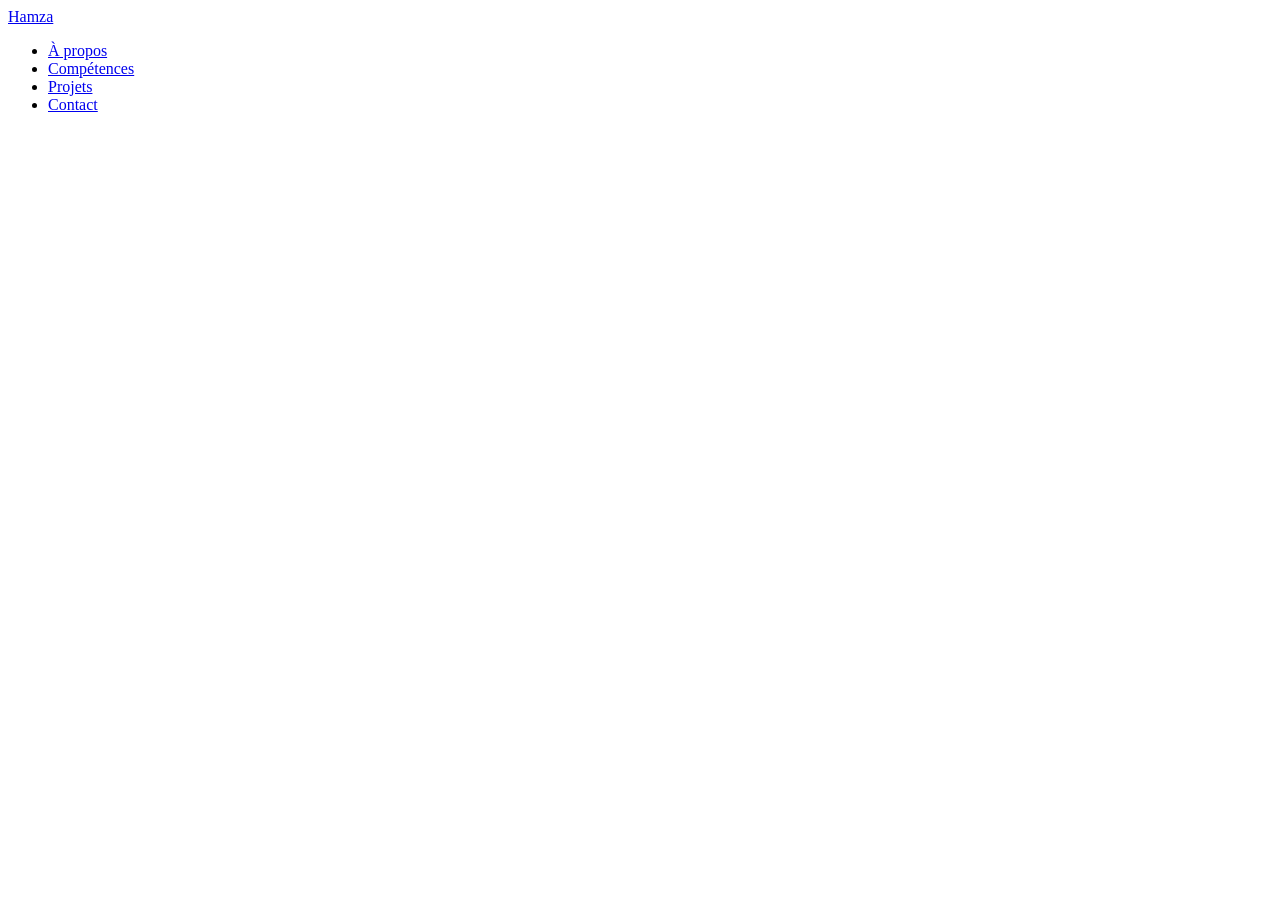
==== index.html @ 33511d3a "Ajout du squelette HTML" ====
<!DOCTYPE html>
<html lang="fr">
<head>
  <meta charset="UTF-8">
  <meta name="viewport" content="width=device-width, initial-scale=1.0">
  <meta name="description" content="Portfolio de Hamza, développeur web">
  <title>Hamza | Développeur web</title>
  <link rel="stylesheet" href="css/style.css">
</head>
<body>

  <header>
    <nav>
      <a href="#accueil" class="logo">Hamza</a>
      <ul>
        <li><a href="#apropos">À propos</a></li>
        <li><a href="#competences">Compétences</a></li>
        <li><a href="#projets">Projets</a></li>
        <li><a href="#contact">Contact</a></li>
      </ul>
    </nav>
  </header>

  <main>
    <section id="accueil"></section>
    <section id="apropos"></section>
    <section id="competences"></section>
    <section id="projets"></section>
    <section id="contact"></section>
  </main>

  <footer></footer>

  <script src="js/main.js"></script>
</body>
</html>
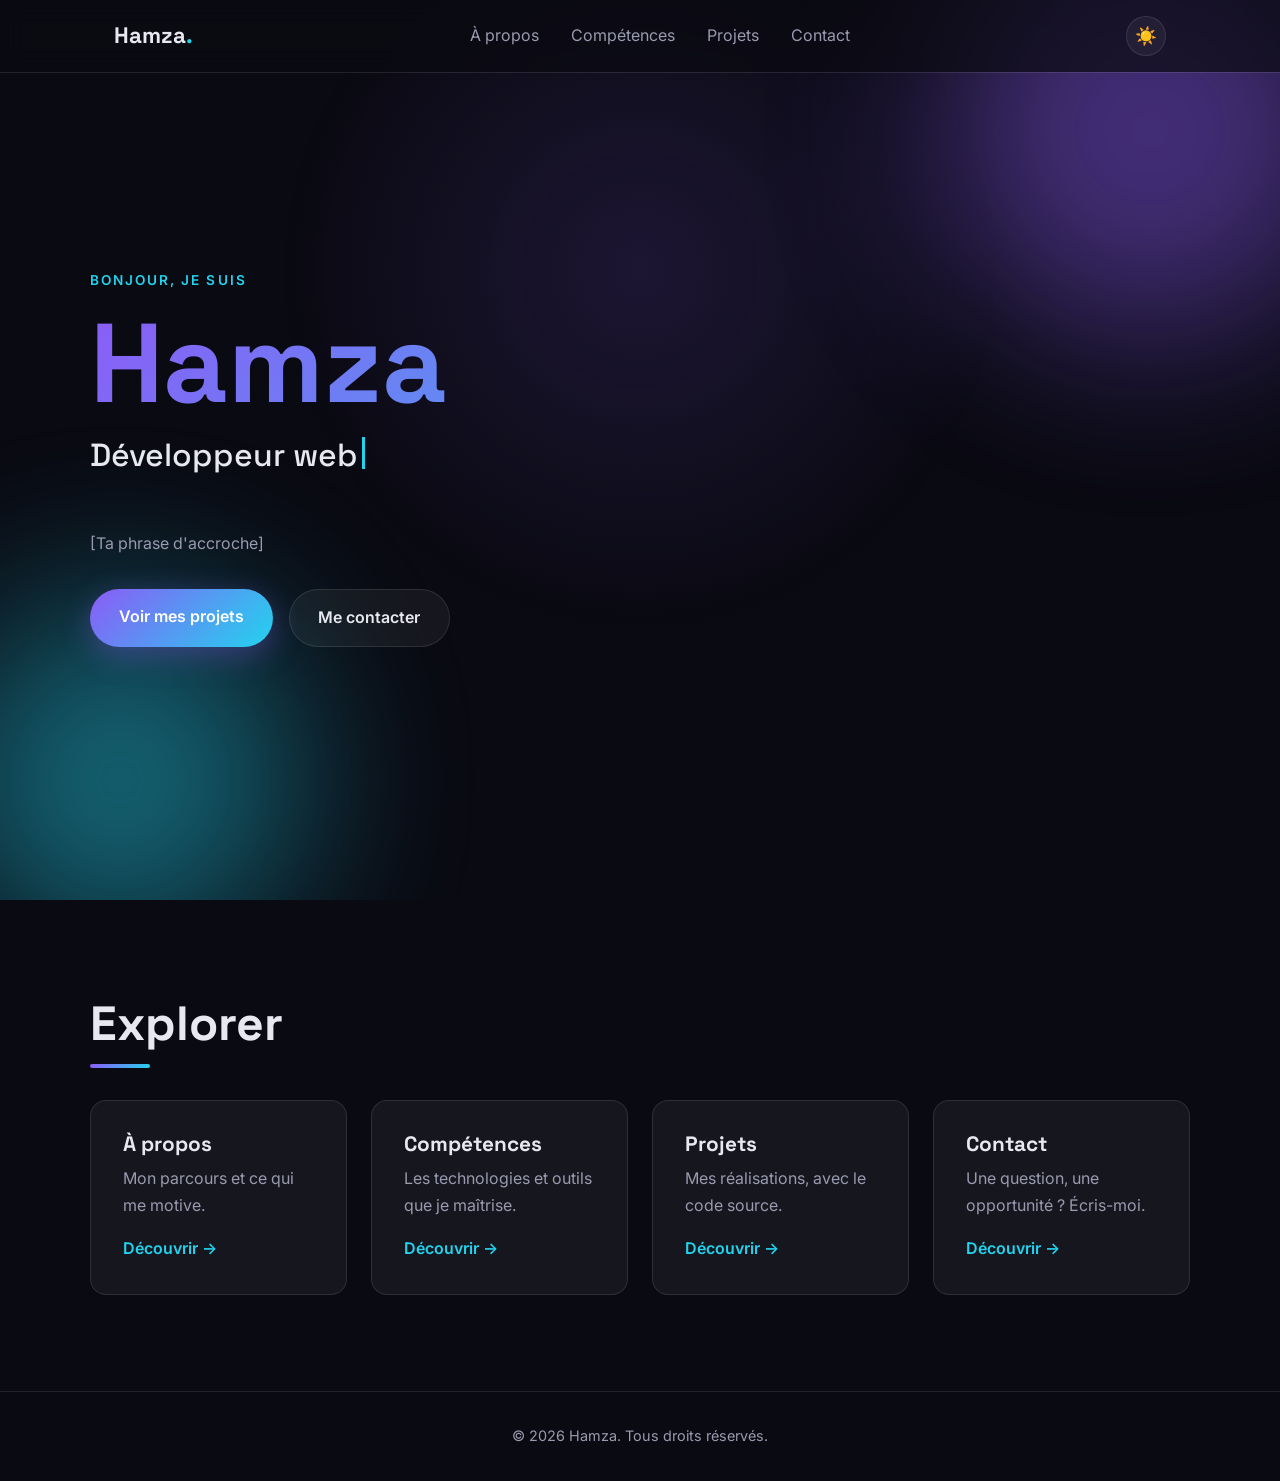
==== commit 90bf2d50: "Passage en site multi-pages" ====
--- a/index.html
+++ b/index.html
@@ -3,33 +3,76 @@
 <head>
   <meta charset="UTF-8">
   <meta name="viewport" content="width=device-width, initial-scale=1.0">
-  <meta name="description" content="Portfolio de Hamza, développeur web">
-  <title>Hamza | Développeur web</title>
+  <meta name="description" content="DESCRIPTION DE LA PAGE">
+  <title>TITRE DE LA PAGE | Hamza</title>
+  <link rel="preconnect" href="https://fonts.googleapis.com">
+  <link rel="preconnect" href="https://fonts.gstatic.com" crossorigin>
+  <link href="https://fonts.googleapis.com/css2?family=Inter:wght@400;500;600&family=Space+Grotesk:wght@500;700&display=swap" rel="stylesheet">
   <link rel="stylesheet" href="css/style.css">
 </head>
 <body>
+  <div id="progress"></div>
 
   <header>
     <nav>
-      <a href="#accueil" class="logo">Hamza</a>
-      <ul>
-        <li><a href="#apropos">À propos</a></li>
-        <li><a href="#competences">Compétences</a></li>
-        <li><a href="#projets">Projets</a></li>
-        <li><a href="#contact">Contact</a></li>
+      <a href="index.html" class="logo">Hamza<span>.</span></a>
+      <ul id="menu">
+        <li><a href="apropos.html">À propos</a></li>
+        <li><a href="competences.html">Compétences</a></li>
+        <li><a href="projets.html">Projets</a></li>
+        <li><a href="contact.html">Contact</a></li>
       </ul>
+      <div class="nav-actions">
+        <button id="theme-toggle" aria-label="Changer de thème"></button>
+        <button id="burger" aria-label="Ouvrir le menu" aria-expanded="false">
+          <span></span><span></span><span></span>
+        </button>
+      </div>
     </nav>
   </header>
 
   <main>
-    <section id="accueil"></section>
-    <section id="apropos"></section>
-    <section id="competences"></section>
-    <section id="projets"></section>
-    <section id="contact"></section>
+    <section id="accueil">
+      <p class="eyebrow">Bonjour, je suis</p>
+      <h1>Hamza</h1>
+      <h2><span id="typing"></span><span class="caret"></span></h2>
+      <p>[Ta phrase d'accroche]</p>
+      <div class="hero-buttons">
+        <a href="projets.html" class="btn btn-primary">Voir mes projets</a>
+        <a href="contact.html" class="btn btn-ghost">Me contacter</a>
+      </div>
+    </section>
+  
+    <section id="explorer">
+      <h2>Explorer</h2>
+      <div class="explore">
+        <a href="apropos.html" class="card-link">
+          <h3>À propos</h3>
+          <p>Mon parcours et ce qui me motive.</p>
+          <span>Découvrir →</span>
+        </a>
+        <a href="competences.html" class="card-link">
+          <h3>Compétences</h3>
+          <p>Les technologies et outils que je maîtrise.</p>
+          <span>Découvrir →</span>
+        </a>
+        <a href="projets.html" class="card-link">
+          <h3>Projets</h3>
+          <p>Mes réalisations, avec le code source.</p>
+          <span>Découvrir →</span>
+        </a>
+        <a href="contact.html" class="card-link">
+          <h3>Contact</h3>
+          <p>Une question, une opportunité ? Écris-moi.</p>
+          <span>Découvrir →</span>
+        </a>
+      </div>
+    </section>
   </main>
 
-  <footer></footer>
+  <footer>
+    <p>&copy; 2026 Hamza. Tous droits réservés.</p>
+  </footer>
 
   <script src="js/main.js"></script>
 </body>
--- a/css/style.css
+++ b/css/style.css
@@ -0,0 +1,516 @@
+/* ===== 1. Variables (couleurs, polices) ===== */
+:root {
+    --bg: #0a0a12;
+    --bg-soft: #11111c;
+    --card: rgba(255, 255, 255, 0.05);
+    --border: rgba(255, 255, 255, 0.1);
+    --text: #e8e8f0;
+    --muted: #9a9ab0;
+    --accent: #8b5cf6;
+    --accent-2: #22d3ee;
+    --gradient: linear-gradient(135deg, var(--accent), var(--accent-2));
+    --radius: 16px;
+    --font-title: 'Space Grotesk', system-ui, sans-serif;
+    --font-body: 'Inter', system-ui, sans-serif;
+  }
+  
+  [data-theme="light"] {
+    --bg: #f6f7fb;
+    --bg-soft: #ffffff;
+    --card: rgba(255, 255, 255, 0.7);
+    --border: rgba(20, 20, 40, 0.1);
+    --text: #15151f;
+    --muted: #5b5b70;
+    --accent: #6d28d9;
+    --accent-2: #0891b2;
+  }
+  
+  /* ===== 2. Base ===== */
+  *, *::before, *::after {
+    box-sizing: border-box;
+    margin: 0;
+    padding: 0;
+  }
+  
+  html {
+    scroll-behavior: smooth;
+    scroll-padding-top: 80px;
+  }
+  
+  body {
+    font-family: var(--font-body);
+    background: var(--bg);
+    color: var(--text);
+    line-height: 1.7;
+    transition: background 0.4s, color 0.4s;
+    display: flex;
+    flex-direction: column;
+    min-height: 100svh;
+    animation: pageIn 0.5s ease;
+  }
+  main { flex: 1; }
+
+@keyframes pageIn {
+  from { opacity: 0; }
+  to { opacity: 1; }
+}
+  
+  /* Lueur qui suit la souris */
+  body::before {
+    content: "";
+    position: fixed;
+    inset: 0;
+    z-index: -1;
+    pointer-events: none;
+    background: radial-gradient(600px circle at var(--mx, 50%) var(--my, 30%),
+                rgba(139, 92, 246, 0.15), transparent 60%);
+  }
+  
+  a { color: inherit; text-decoration: none; }
+  ul { list-style: none; }
+  h1, h2, h3 { font-family: var(--font-title); line-height: 1.15; }
+  
+  /* Barre de progression */
+  #progress {
+    position: fixed;
+    top: 0;
+    left: 0;
+    height: 3px;
+    width: 0;
+    background: var(--gradient);
+    z-index: 200;
+  }
+  
+  /* ===== 3. Navigation ===== */
+  header {
+    position: fixed;
+    top: 0;
+    left: 0;
+    right: 0;
+    z-index: 100;
+    border-bottom: 1px solid var(--border);
+  }
+  
+  /* Le flou est sur un pseudo-élément pour ne pas casser le menu mobile */
+  header::before {
+    content: "";
+    position: absolute;
+    inset: 0;
+    z-index: -1;
+    background: color-mix(in srgb, var(--bg) 70%, transparent);
+    backdrop-filter: blur(14px);
+    -webkit-backdrop-filter: blur(14px);
+  }
+  
+  nav {
+    max-width: 1100px;
+    margin: 0 auto;
+    padding: 1rem 1.5rem;
+    display: flex;
+    align-items: center;
+    justify-content: space-between;
+  }
+  
+  .logo {
+    font-family: var(--font-title);
+    font-weight: 700;
+    font-size: 1.4rem;
+  }
+  .logo span { color: var(--accent-2); }
+  
+  /* Menu mobile : panneau qui glisse depuis la droite */
+  nav ul {
+    position: fixed;
+    top: 0;
+    right: -100%;
+    height: 100vh;
+    width: min(75%, 320px);
+    background: var(--bg-soft);
+    border-left: 1px solid var(--border);
+    display: flex;
+    flex-direction: column;
+    justify-content: center;
+    align-items: center;
+    gap: 2rem;
+    font-size: 1.2rem;
+    transition: right 0.4s ease;
+  }
+  nav ul.open { right: 0; }
+  
+  nav ul a {
+    position: relative;
+    color: var(--muted);
+    transition: color 0.3s;
+  }
+  nav ul a:hover { color: var(--text); }
+  nav ul a::after {
+    content: "";
+    position: absolute;
+    left: 0;
+    bottom: -4px;
+    height: 2px;
+    width: 0;
+    background: var(--gradient);
+    transition: width 0.3s;
+  }
+  nav ul a:hover::after { width: 100%; }
+  
+  .nav-actions {
+    display: flex;
+    align-items: center;
+    gap: 0.8rem;
+    position: relative;
+    z-index: 2;
+  }
+  
+  #theme-toggle {
+    width: 40px;
+    height: 40px;
+    border-radius: 50%;
+    border: 1px solid var(--border);
+    background: var(--card);
+    cursor: pointer;
+    font-size: 1.1rem;
+    transition: transform 0.3s;
+  }
+  #theme-toggle:hover { transform: rotate(20deg) scale(1.1); }
+  
+  #burger {
+    width: 40px;
+    height: 40px;
+    border: 0;
+    background: none;
+    cursor: pointer;
+    display: flex;
+    flex-direction: column;
+    justify-content: center;
+    align-items: center;
+    gap: 6px;
+  }
+  #burger span {
+    display: block;
+    width: 24px;
+    height: 2px;
+    background: var(--text);
+    transition: transform 0.3s, opacity 0.3s;
+  }
+  #burger.open span:nth-child(1) { transform: translateY(8px) rotate(45deg); }
+  #burger.open span:nth-child(2) { opacity: 0; }
+  #burger.open span:nth-child(3) { transform: translateY(-8px) rotate(-45deg); }
+  
+  /* ===== 4. Sections ===== */
+  section {
+    padding: 6rem max(1.5rem, calc((100% - 1100px) / 2));
+  }
+  
+  main section > h2,
+  .page-title {
+    font-size: clamp(2rem, 5vw, 3rem);
+    margin-bottom: 2rem;
+  }
+  main section > h2::after,
+  .page-title::after {
+    content: "";
+    display: block;
+    width: 60px;
+    height: 4px;
+    border-radius: 4px;
+    background: var(--gradient);
+    margin-top: 0.8rem;
+  }
+  
+  /* ===== 5. Accueil (hero) ===== */
+  #accueil {
+    min-height: 100svh;
+    padding-top: 7rem;
+    display: flex;
+    flex-direction: column;
+    justify-content: center;
+    position: relative;
+    overflow: hidden;
+    isolation: isolate;
+  }
+  
+  /* Deux grosses taches de couleur qui flottent */
+  #accueil::before,
+  #accueil::after {
+    content: "";
+    position: absolute;
+    border-radius: 50%;
+    filter: blur(90px);
+    opacity: 0.45;
+    z-index: -1;
+    animation: float 12s ease-in-out infinite;
+  }
+  #accueil::before {
+    width: 420px;
+    height: 420px;
+    background: var(--accent);
+    top: -80px;
+    right: -80px;
+  }
+  #accueil::after {
+    width: 360px;
+    height: 360px;
+    background: var(--accent-2);
+    bottom: -60px;
+    left: -60px;
+    animation-delay: -6s;
+  }
+  
+  @keyframes float {
+    0%, 100% { transform: translate(0, 0) scale(1); }
+    50% { transform: translate(40px, -30px) scale(1.15); }
+  }
+  
+  .eyebrow {
+    color: var(--accent-2);
+    font-weight: 600;
+    letter-spacing: 0.15em;
+    text-transform: uppercase;
+    font-size: 0.85rem;
+  }
+  
+  #accueil h1 {
+    font-size: clamp(3rem, 12vw, 7rem);
+    background: var(--gradient);
+    -webkit-background-clip: text;
+    background-clip: text;
+    color: transparent;
+    margin: 0.5rem 0;
+  }
+  
+  #accueil h2 {
+    font-size: clamp(1.3rem, 4vw, 2rem);
+    font-weight: 500;
+    min-height: 1.3em;
+  }
+  #accueil h2::after { display: none; }
+  
+  #accueil p:not(.eyebrow) {
+    max-width: 560px;
+    color: var(--muted);
+    margin: 1.2rem 0 2rem;
+  }
+  
+  .caret {
+    display: inline-block;
+    width: 3px;
+    height: 1em;
+    background: var(--accent-2);
+    margin-left: 4px;
+    vertical-align: -0.1em;
+    animation: blink 1s steps(1) infinite;
+  }
+  @keyframes blink { 50% { opacity: 0; } }
+  
+  .hero-buttons {
+    display: flex;
+    flex-wrap: wrap;
+    gap: 1rem;
+  }
+  
+  /* ===== 6. Boutons ===== */
+  .btn {
+    display: inline-block;
+    padding: 0.9rem 1.8rem;
+    border-radius: 999px;
+    font-weight: 600;
+    font-family: inherit;
+    font-size: 1rem;
+    cursor: pointer;
+    transition: transform 0.3s, box-shadow 0.3s, border-color 0.3s;
+  }
+  .btn-primary {
+    background: var(--gradient);
+    color: #fff;
+    border: 0;
+    box-shadow: 0 8px 30px rgba(139, 92, 246, 0.35);
+  }
+  .btn-primary:hover {
+    transform: translateY(-3px);
+    box-shadow: 0 12px 40px rgba(139, 92, 246, 0.5);
+  }
+  .btn-ghost {
+    border: 1px solid var(--border);
+    background: var(--card);
+  }
+  .btn-ghost:hover {
+    transform: translateY(-3px);
+    border-color: var(--accent);
+  }
+  
+  /* ===== 7. À propos ===== */
+  #apropos p {
+    max-width: 720px;
+    color: var(--muted);
+    font-size: 1.1rem;
+    margin-bottom: 1rem;
+  }
+  
+  /* ===== 8. Compétences ===== */
+  .skill-group h2 {
+    margin: 2rem 0 1rem;
+    font-size: 1.2rem;
+    color: var(--accent-2);
+  }
+  #competences ul {
+    display: flex;
+    flex-wrap: wrap;
+    gap: 0.7rem;
+  }
+  #competences li {
+    padding: 0.5rem 1.1rem;
+    border-radius: 999px;
+    background: var(--card);
+    border: 1px solid var(--border);
+    transition: transform 0.3s, border-color 0.3s, box-shadow 0.3s;
+  }
+  #competences li:hover {
+    transform: translateY(-4px);
+    border-color: var(--accent);
+    box-shadow: 0 8px 24px rgba(139, 92, 246, 0.25);
+  }
+  
+  /* ===== 9. Projets ===== */
+  #projets {
+    display: grid;
+    grid-template-columns: repeat(auto-fit, minmax(280px, 1fr));
+    gap: 1.5rem;
+  }
+  #projets > .page-title { grid-column: 1 / -1; }
+  
+  article {
+    padding: 2rem;
+    border-radius: var(--radius);
+    background: var(--card);
+    border: 1px solid var(--border);
+    backdrop-filter: blur(10px);
+    -webkit-backdrop-filter: blur(10px);
+    transition: transform 0.2s ease, border-color 0.3s, box-shadow 0.3s;
+  }
+  article:hover {
+    border-color: var(--accent);
+    box-shadow: 0 20px 50px rgba(139, 92, 246, 0.2);
+  }
+  article h2 { font-size: 1.4rem; margin-bottom: 0.7rem; }
+  article p { color: var(--muted); margin-bottom: 1rem; }
+  article a { color: var(--accent-2); font-weight: 600; }
+  article a::after { content: " →"; transition: margin 0.3s; }
+  article a:hover::after { margin-left: 6px; }
+  
+  .tags {
+    display: flex;
+    flex-wrap: wrap;
+    gap: 0.5rem;
+    margin-bottom: 1.2rem;
+  }
+  .tags li {
+    font-size: 0.8rem;
+    padding: 0.2rem 0.7rem;
+    border-radius: 999px;
+    background: rgba(139, 92, 246, 0.15);
+    color: var(--accent-2);
+  }
+  
+  /* ===== 10. Contact ===== */
+  #contact form {
+    display: grid;
+    gap: 1rem;
+    max-width: 640px;
+    margin: 2rem 0;
+  }
+  label { font-weight: 600; font-size: 0.9rem; }
+  input, textarea {
+    width: 100%;
+    padding: 0.9rem 1rem;
+    border-radius: 12px;
+    border: 1px solid var(--border);
+    background: var(--card);
+    color: var(--text);
+    font: inherit;
+    transition: border-color 0.3s, box-shadow 0.3s;
+  }
+  input:focus, textarea:focus {
+    outline: none;
+    border-color: var(--accent);
+    box-shadow: 0 0 0 4px rgba(139, 92, 246, 0.2);
+  }
+  #contact form .btn { justify-self: start; }
+  #contact > ul {
+    display: flex;
+    flex-wrap: wrap;
+    gap: 1.5rem;
+  }
+  #contact > ul a { color: var(--accent-2); font-weight: 500; }
+  #contact > ul a:hover { text-decoration: underline; }
+  
+  /* ===== 11. Footer ===== */
+  footer {
+    text-align: center;
+    padding: 2rem 1.5rem;
+    color: var(--muted);
+    border-top: 1px solid var(--border);
+    font-size: 0.9rem;
+  }
+  
+  /* ===== 12. Animation d'apparition au scroll ===== */
+  .reveal {
+    opacity: 0;
+    transform: translateY(40px);
+    transition: opacity 0.8s ease, transform 0.8s ease;
+  }
+  .reveal.visible {
+    opacity: 1;
+    transform: none;
+  }
+  /* ===== Page active dans le menu ===== */
+nav ul a.active { color: var(--text); }
+nav ul a.active::after { width: 100%; }
+
+/* ===== Cartes de navigation de l'accueil ===== */
+.explore {
+  display: grid;
+  grid-template-columns: repeat(auto-fit, minmax(220px, 1fr));
+  gap: 1.5rem;
+}
+.card-link {
+  display: block;
+  padding: 2rem;
+  border-radius: var(--radius);
+  background: var(--card);
+  border: 1px solid var(--border);
+  transition: transform 0.3s, border-color 0.3s, box-shadow 0.3s;
+}
+.card-link:hover {
+  transform: translateY(-6px);
+  border-color: var(--accent);
+  box-shadow: 0 20px 50px rgba(139, 92, 246, 0.2);
+}
+.card-link h3 { font-size: 1.3rem; margin-bottom: 0.5rem; }
+.card-link p { color: var(--muted); margin-bottom: 1rem; }
+.card-link span { color: var(--accent-2); font-weight: 600; }
+  /* ===== 13. Responsive : à partir de 768px (tablette / PC) ===== */
+  @media (min-width: 768px) {
+    #burger { display: none; }
+  
+    nav ul {
+      position: static;
+      height: auto;
+      width: auto;
+      background: none;
+      border: 0;
+      flex-direction: row;
+      gap: 2rem;
+      font-size: 1rem;
+    }
+  }
+  
+  /* Respect des personnes qui désactivent les animations */
+  @media (prefers-reduced-motion: reduce) {
+    *, *::before, *::after {
+      animation: none !important;
+      transition: none !important;
+    }
+    html { scroll-behavior: auto; }
+  }
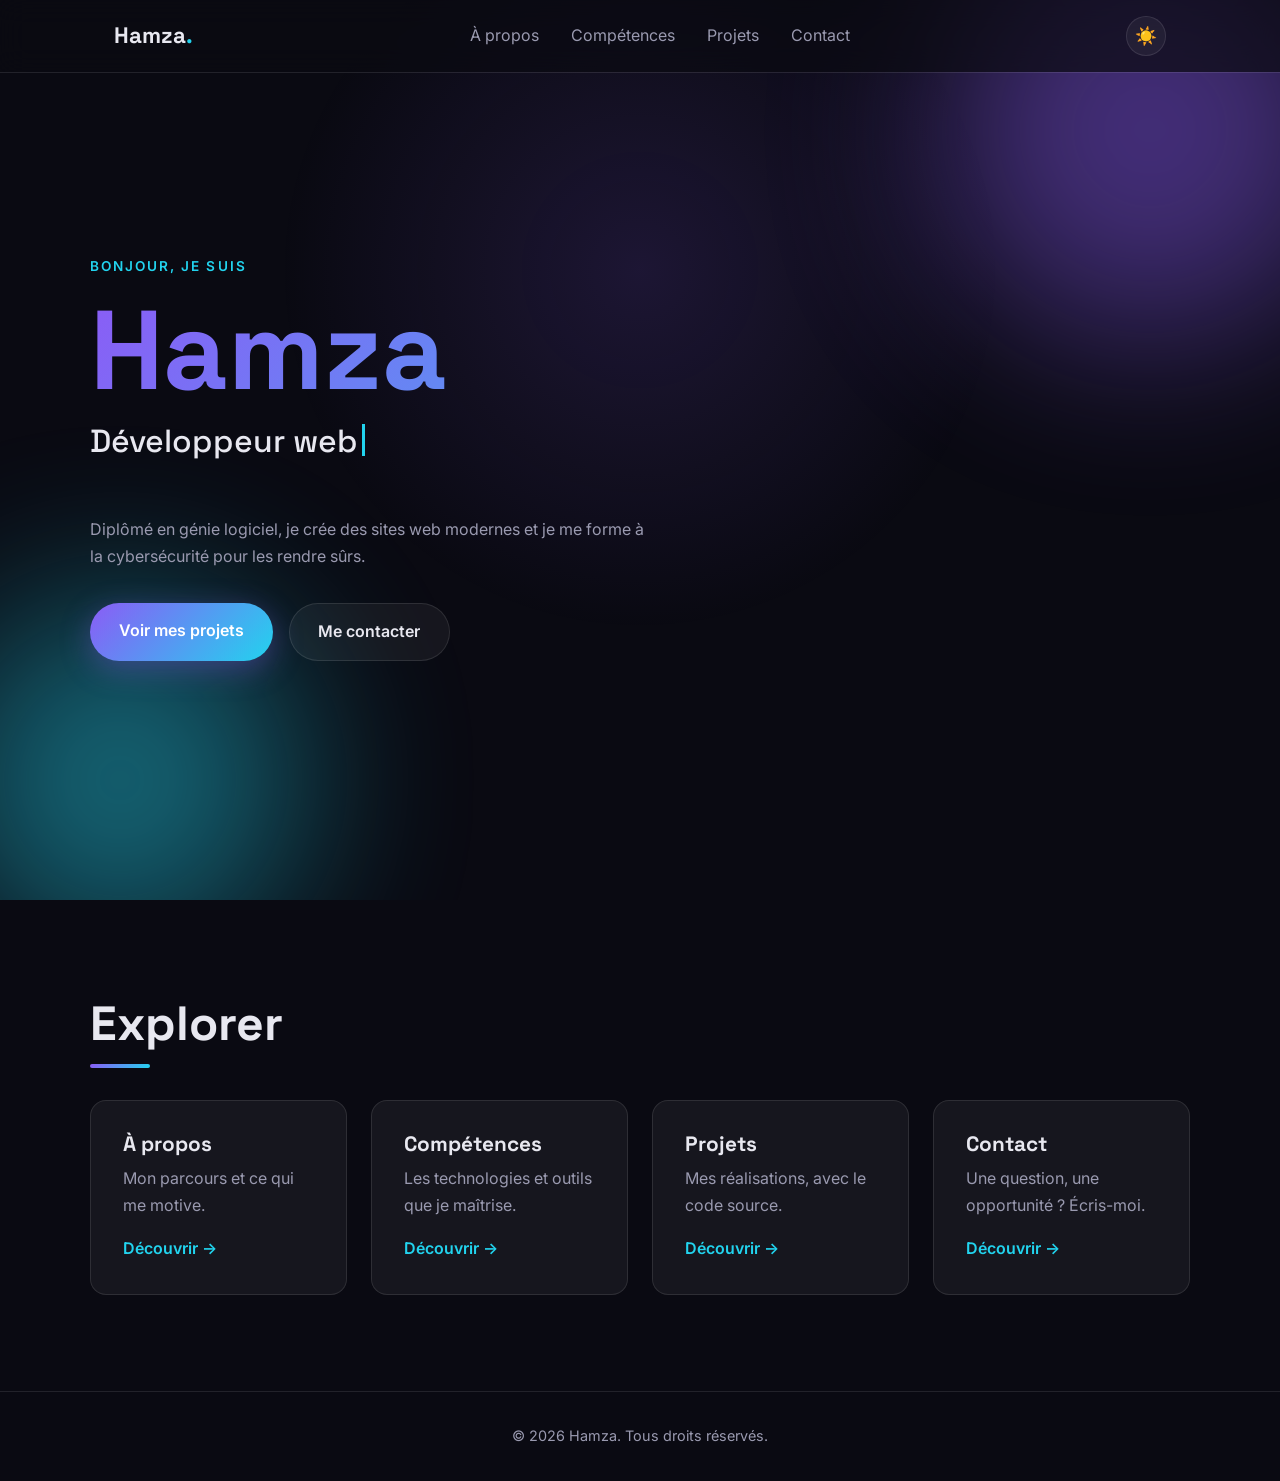
==== commit 50ccd404: "Textes de l'accueil et de la page a propos" ====
--- a/index.html
+++ b/index.html
@@ -36,7 +36,7 @@
       <p class="eyebrow">Bonjour, je suis</p>
       <h1>Hamza</h1>
       <h2><span id="typing"></span><span class="caret"></span></h2>
-      <p>[Ta phrase d'accroche]</p>
+      <p>Diplômé en génie logiciel, je crée des sites web modernes et je me forme à la cybersécurité pour les rendre sûrs.</p>
       <div class="hero-buttons">
         <a href="projets.html" class="btn btn-primary">Voir mes projets</a>
         <a href="contact.html" class="btn btn-ghost">Me contacter</a>
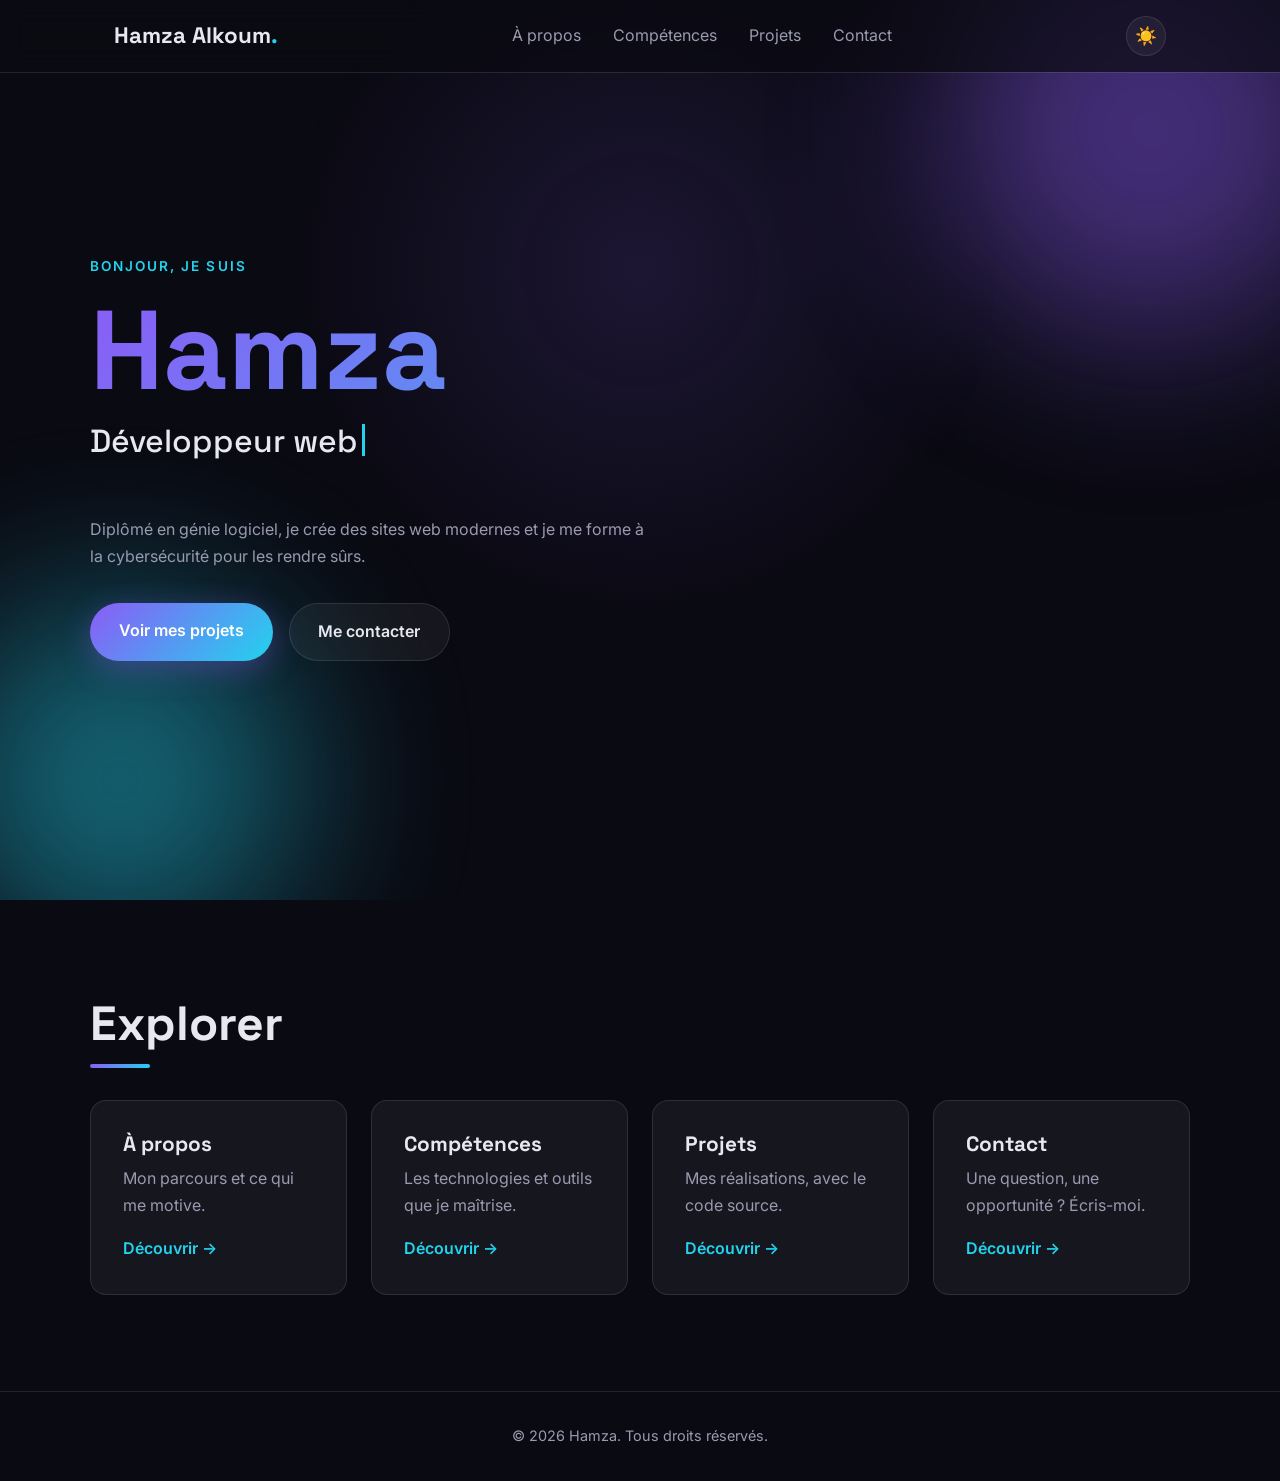
==== commit cbe441b1: "Formulaire de contact avec Formspree" ====
--- a/index.html
+++ b/index.html
@@ -15,7 +15,7 @@
 
   <header>
     <nav>
-      <a href="index.html" class="logo">Hamza<span>.</span></a>
+      <a href="index.html" class="logo">Hamza Alkoum<span>.</span></a>
       <ul id="menu">
         <li><a href="apropos.html">À propos</a></li>
         <li><a href="competences.html">Compétences</a></li>
--- a/css/style.css
+++ b/css/style.css
@@ -513,4 +513,27 @@
       transition: none !important;
     }
     html { scroll-behavior: auto; }
-  }+  }
+  .intro {
+    max-width: 640px;
+    color: var(--muted);
+    font-size: 1.1rem;
+    margin-bottom: 1rem;
+  }
+  /* ===== Formulaire de contact ===== */
+.hp {
+  position: absolute;
+  left: -9999px;
+}
+
+.form-status {
+  min-height: 1.5em;
+  font-weight: 500;
+}
+.form-status.success { color: #22c55e; }
+.form-status.error { color: #ef4444; }
+
+#contact form .btn:disabled {
+  opacity: 0.6;
+  cursor: wait;
+}
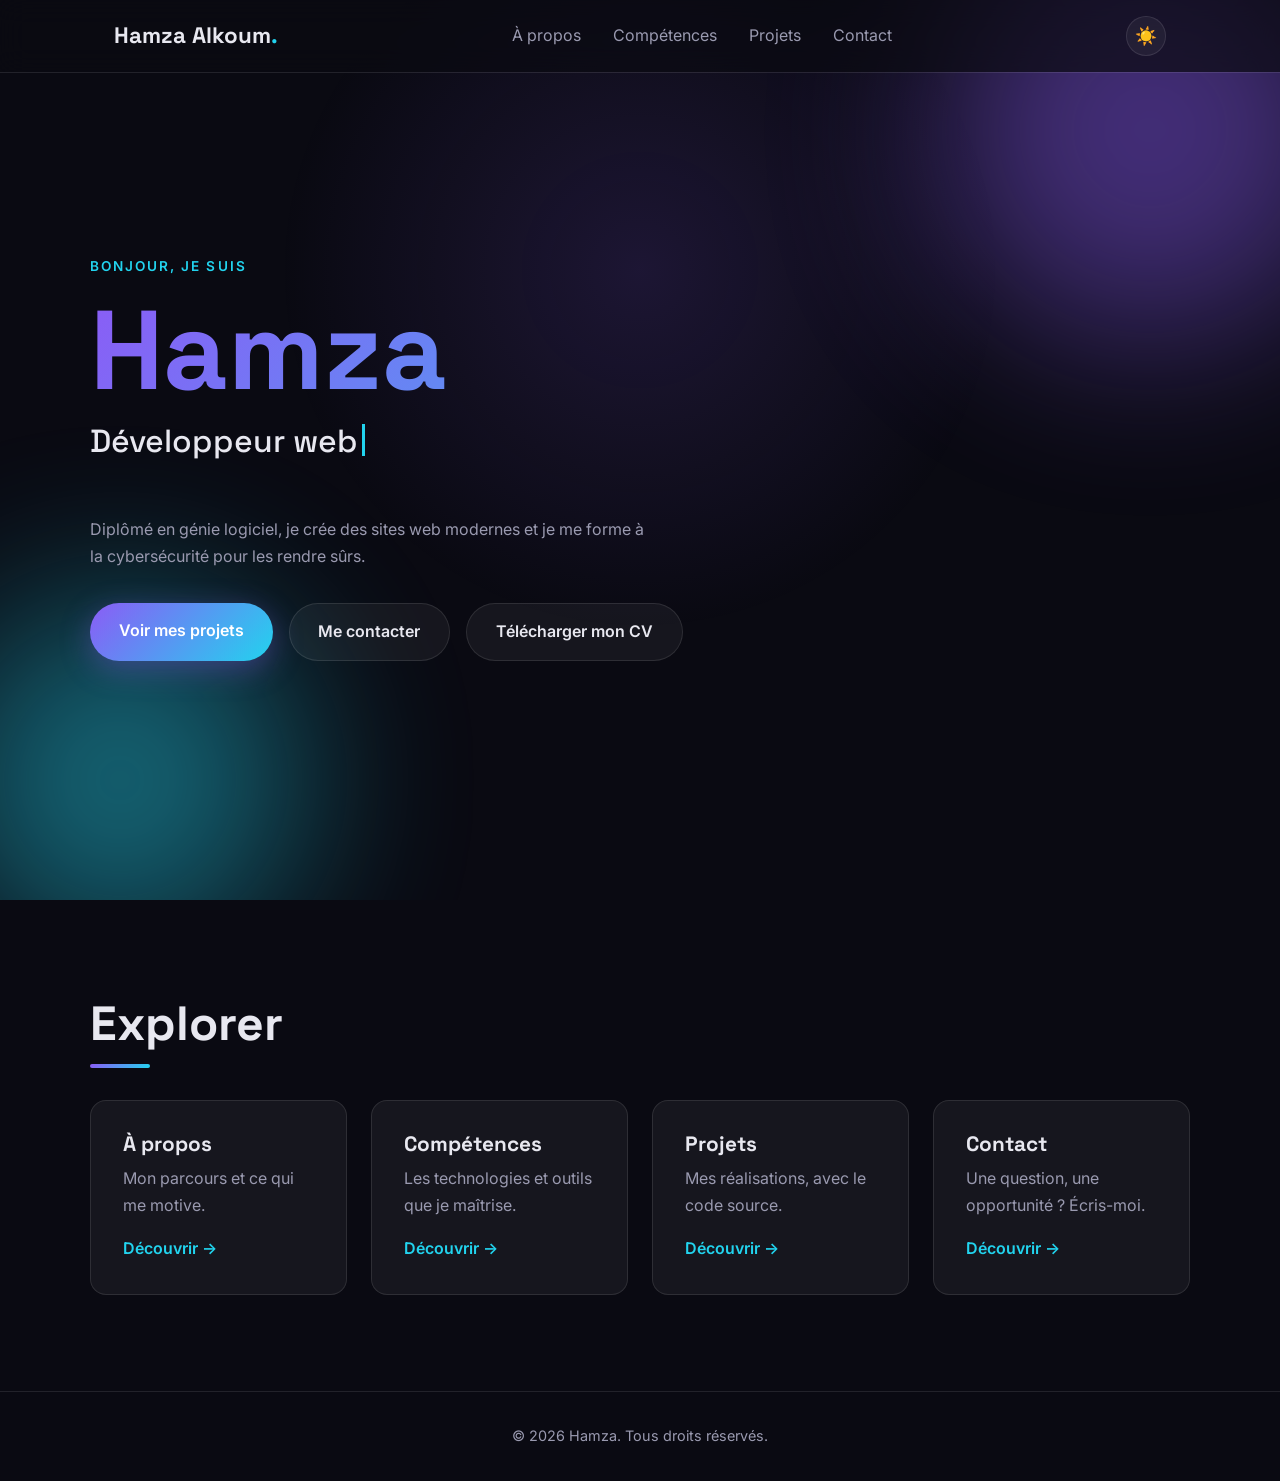
==== commit d86d29d9: "Photo, CV en PDF et favicon" ====
--- a/index.html
+++ b/index.html
@@ -8,6 +8,7 @@
   <link rel="preconnect" href="https://fonts.googleapis.com">
   <link rel="preconnect" href="https://fonts.gstatic.com" crossorigin>
   <link href="https://fonts.googleapis.com/css2?family=Inter:wght@400;500;600&family=Space+Grotesk:wght@500;700&display=swap" rel="stylesheet">
+  <link rel="icon" type="image/svg+xml" href="assets/images/favicon.svg">
   <link rel="stylesheet" href="css/style.css">
 </head>
 <body>
@@ -40,6 +41,7 @@
       <div class="hero-buttons">
         <a href="projets.html" class="btn btn-primary">Voir mes projets</a>
         <a href="contact.html" class="btn btn-ghost">Me contacter</a>
+        <a href="assets/cv/CV-Hamza.pdf" class="btn btn-ghost" download>Télécharger mon CV</a>
       </div>
     </section>
   
--- a/css/style.css
+++ b/css/style.css
@@ -536,4 +536,28 @@
 #contact form .btn:disabled {
   opacity: 0.6;
   cursor: wait;
+}
+/* ===== Page À propos ===== */
+.about {
+  display: grid;
+  gap: 2rem;
+  align-items: center;
+}
+
+.avatar {
+  width: min(100%, 280px);
+  aspect-ratio: 1;
+  object-fit: cover;
+  border-radius: var(--radius);
+  border: 1px solid var(--border);
+  box-shadow: 0 20px 50px rgba(139, 92, 246, 0.25);
+}
+
+.about-text .btn { margin-top: 1rem; }
+
+@media (min-width: 768px) {
+  .about {
+    grid-template-columns: 280px 1fr;
+    gap: 3rem;
+  }
 }
